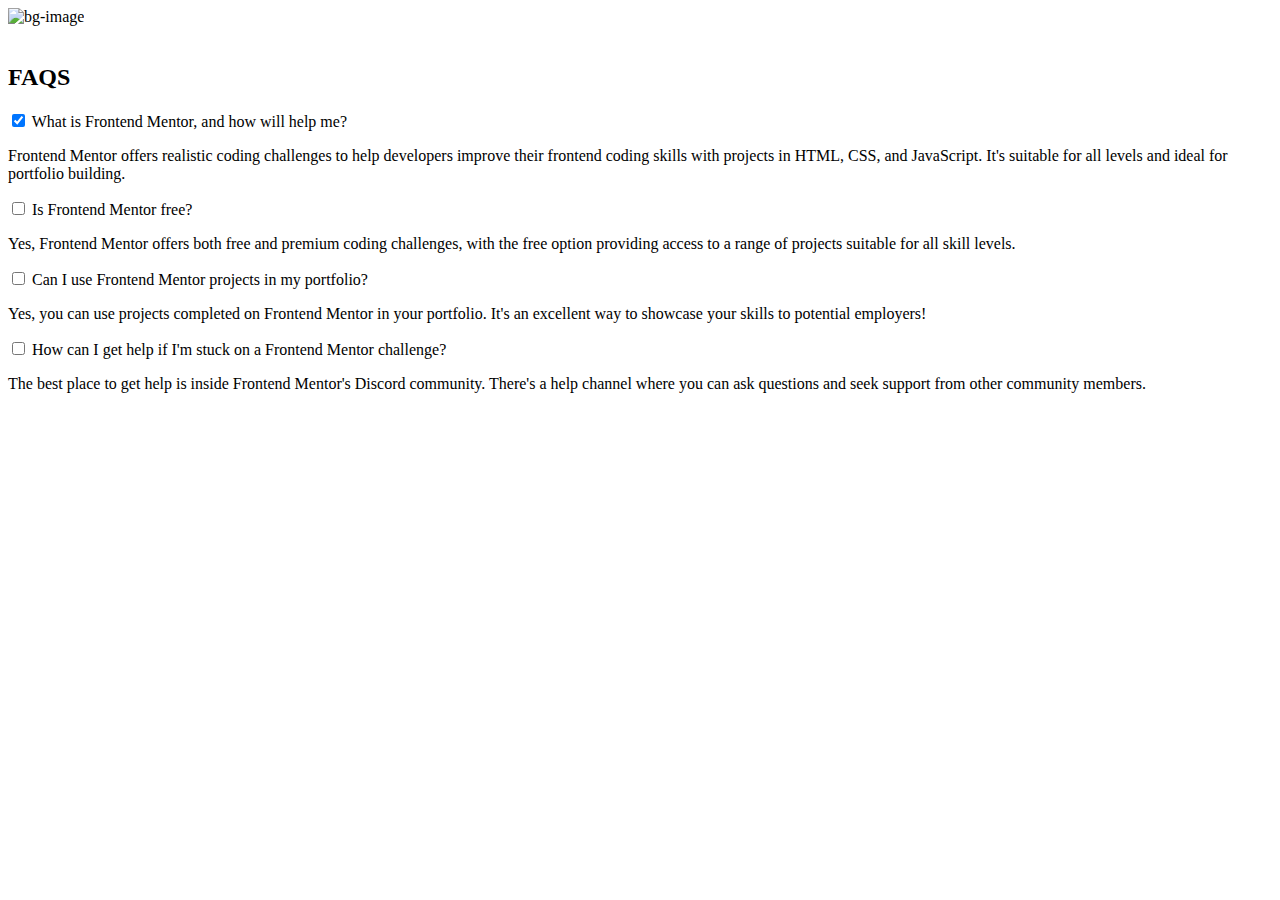
==== Front-End-Mentor/faq-accordion-main/index.html @ 0f83a02f "new front-end-challenge" ====
<!DOCTYPE html>
<html lang="en">
  <head>
    <meta charset="UTF-8" />
    <link rel="preconnect" href="https://fonts.googleapis.com" />
    <link rel="stylesheet" href="/index.css" />
    <link rel="stylesheet" href="/accordion.css" />
    <link rel="preconnect" href="https://fonts.gstatic.com" crossorigin />
    <link
      href="https://fonts.googleapis.com/css2?family=Work+Sans:ital,wght@0,100..900;1,100..900&display=swap"
      rel="stylesheet"
    />
    <meta name="viewport" content="width=device-width, initial-scale=1.0" />
    <title>CSS Accordion</title>
  </head>
  <body>
    <!-- <div class="container">
      <h1>CSS Only Accordion</h1>

      <div class="accordion">
        <input type="checkbox" id="section1" />
        <label for="section1">Section 1</label>
        <div class="content">
          <p>
            This is the content of Section 1. It expands when you click the
            header.
          </p>
        </div>
      </div>

      <div class="accordion">
        <input type="checkbox" id="section2" />
        <label for="section2">Section 2</label>
        <div class="content">
          <p>
            This is the content of Section 2. It expands when you click the
            header.
          </p>
        </div>
      </div>

      <div class="accordion">
        <input type="checkbox" id="section3" />
        <label for="section3">Section 3</label>
        <div class="content">
          <p>
            This is the content of Section 3. It expands when you click the
            header. Lorem ipsum dolor sit amet consectetur, adipisicing elit.
            Iste itaque placeat veritatis, neque aliquam ad vel impedit,
            deleniti qui tenetur reprehenderit. Itaque consectetur nemo ut?
            Facilis neque error atque illum. Lorem ipsum dolor sit amet,
            consectetur adipisicing elit. Consequatur cum cupiditate autem
            excepturi architecto sed sint sit nostrum iusto facilis, alias
            fugiat a, eius nam nemo vel eos deserunt assumenda! Lorem ipsum
            dolor sit amet consectetur adipisicing elit. Reprehenderit, aliquam!
            Odio, doloribus officia dolor accusantium error maxime. Voluptate
            ipsam, dicta voluptates repellendus quod tempora! Quam quo
            repudiandae commodi consequuntur tempora? Lorem ipsum dolor sit
            amet, consectetur adipisicing elit. At enim ad earum expedita
            numquam voluptates, dignissimos provident esse, dolore eveniet sit
            obcaecati veritatis quam animi, sed dolor! Itaque, blanditiis
            aliquam.
          </p>
        </div>
      </div>
    </div> -->

    <div class="container">
      <!-- Top bg -->
      <div class="top-bg">
        <img
          class="bg-image"
          src="/assets/images/background-pattern-desktop.svg"
          alt="bg-image"
        />
      </div>

      <!-- Bottom bg -->
      <div class="bot-bg"></div>

      <!-- Accordion -->
      <div class="accordion-container">
        <div class="accordion-main-content">
          <div class="accordion-title">
            <img src="/assets/images/icon-star.svg" alt="" />
            <h2>FAQS</h2>
          </div>

          <div class="accordion-body">
            <div class="accordion">
              <input checked type="checkbox" id="section2" />

              <label for="section2"
                >What is Frontend Mentor, and how will help me?
                <div class="icon-active"></div>
              </label>

              <div class="content">
                <p>
                  Frontend Mentor offers realistic coding challenges to help
                  developers improve their frontend coding skills with projects
                  in HTML, CSS, and JavaScript. It's suitable for all levels and
                  ideal for portfolio building.
                </p>
              </div>
            </div>
            <div class="accordion">
              <input type="checkbox" id="section1" />

              <label for="section1">
                Is Frontend Mentor free?
                <div class="icon-active"></div
              ></label>

              <div class="content">
                <p>
                  Yes, Frontend Mentor offers both free and premium coding
                  challenges, with the free option providing access to a range
                  of projects suitable for all skill levels.
                </p>
              </div>
            </div>
            <div class="accordion">
              <input type="checkbox" id="section3" />

              <label for="section3">
                Can I use Frontend Mentor projects in my portfolio?
                <div class="icon-active"></div
              ></label>

              <div class="content">
                <p>
                  Yes, you can use projects completed on Frontend Mentor in your
                  portfolio. It's an excellent way to showcase your skills to
                  potential employers!
                </p>
              </div>
            </div>

            <div class="accordion">
              <input type="checkbox" id="section4" />

              <label for="section4">
                How can I get help if I'm stuck on a Frontend Mentor challenge?
                <div class="icon-active"></div
              ></label>

              <div class="content">
                <p>
                  The best place to get help is inside Frontend Mentor's Discord
                  community. There's a help channel where you can ask questions
                  and seek support from other community members.
                </p>
              </div>
            </div>
          </div>
        </div>
      </div>
    </div>
  </body>
</html>
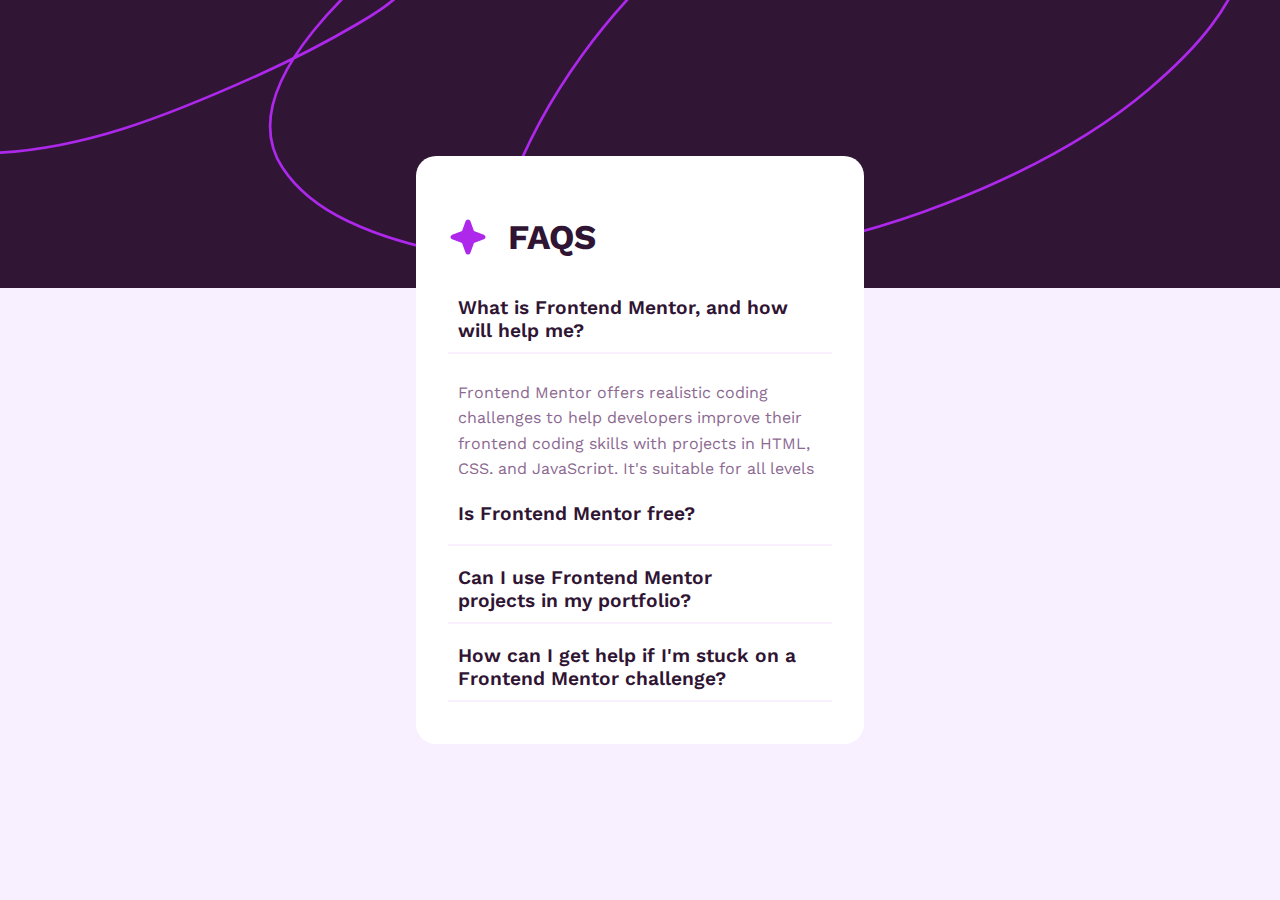
==== commit be224ec2: "Fix file paths in FAQ Accordion project for proper resource loading" ====
--- a/Front-End-Mentor/faq-accordion-main/index.html
+++ b/Front-End-Mentor/faq-accordion-main/index.html
@@ -3,74 +3,24 @@
   <head>
     <meta charset="UTF-8" />
     <link rel="preconnect" href="https://fonts.googleapis.com" />
-    <link rel="stylesheet" href="/index.css" />
-    <link rel="stylesheet" href="/accordion.css" />
+    <link rel="stylesheet" href="index.css" />
+    <link rel="stylesheet" href="accordion.css" />
     <link rel="preconnect" href="https://fonts.gstatic.com" crossorigin />
     <link
       href="https://fonts.googleapis.com/css2?family=Work+Sans:ital,wght@0,100..900;1,100..900&display=swap"
       rel="stylesheet"
     />
+
     <meta name="viewport" content="width=device-width, initial-scale=1.0" />
     <title>CSS Accordion</title>
   </head>
   <body>
-    <!-- <div class="container">
-      <h1>CSS Only Accordion</h1>
-
-      <div class="accordion">
-        <input type="checkbox" id="section1" />
-        <label for="section1">Section 1</label>
-        <div class="content">
-          <p>
-            This is the content of Section 1. It expands when you click the
-            header.
-          </p>
-        </div>
-      </div>
-
-      <div class="accordion">
-        <input type="checkbox" id="section2" />
-        <label for="section2">Section 2</label>
-        <div class="content">
-          <p>
-            This is the content of Section 2. It expands when you click the
-            header.
-          </p>
-        </div>
-      </div>
-
-      <div class="accordion">
-        <input type="checkbox" id="section3" />
-        <label for="section3">Section 3</label>
-        <div class="content">
-          <p>
-            This is the content of Section 3. It expands when you click the
-            header. Lorem ipsum dolor sit amet consectetur, adipisicing elit.
-            Iste itaque placeat veritatis, neque aliquam ad vel impedit,
-            deleniti qui tenetur reprehenderit. Itaque consectetur nemo ut?
-            Facilis neque error atque illum. Lorem ipsum dolor sit amet,
-            consectetur adipisicing elit. Consequatur cum cupiditate autem
-            excepturi architecto sed sint sit nostrum iusto facilis, alias
-            fugiat a, eius nam nemo vel eos deserunt assumenda! Lorem ipsum
-            dolor sit amet consectetur adipisicing elit. Reprehenderit, aliquam!
-            Odio, doloribus officia dolor accusantium error maxime. Voluptate
-            ipsam, dicta voluptates repellendus quod tempora! Quam quo
-            repudiandae commodi consequuntur tempora? Lorem ipsum dolor sit
-            amet, consectetur adipisicing elit. At enim ad earum expedita
-            numquam voluptates, dignissimos provident esse, dolore eveniet sit
-            obcaecati veritatis quam animi, sed dolor! Itaque, blanditiis
-            aliquam.
-          </p>
-        </div>
-      </div>
-    </div> -->
-
     <div class="container">
       <!-- Top bg -->
       <div class="top-bg">
         <img
           class="bg-image"
-          src="/assets/images/background-pattern-desktop.svg"
+          src="assets/images/background-pattern-desktop.svg"
           alt="bg-image"
         />
       </div>
@@ -82,7 +32,7 @@
       <div class="accordion-container">
         <div class="accordion-main-content">
           <div class="accordion-title">
-            <img src="/assets/images/icon-star.svg" alt="" />
+            <img src="assets/images/icon-star.svg" alt="" />
             <h2>FAQS</h2>
           </div>
 
--- a/Front-End-Mentor/faq-accordion-main/index.css
+++ b/Front-End-Mentor/faq-accordion-main/index.css
@@ -0,0 +1,36 @@
+body {
+  height: 100%;
+  overflow-y: auto;
+  font-family: "Work Sans", serif;
+  font-optical-sizing: auto;
+  font-weight: bold;
+  font-style: normal;
+  margin: 0;
+  padding: 0;
+  background-color: hsl(275, 100%, 97%);
+}
+
+.container {
+  display: flex;
+  flex-direction: column;
+  position: relative;
+  height: 100vh;
+}
+
+.top-bg {
+  width: 100%;
+  height: 35%;
+  background-color: slateblue;
+}
+
+.bg-image {
+  object-fit: cover;
+  width: 100%;
+  height: 100%;
+}
+
+.bot-bg {
+  width: 100%;
+  height: 75%;
+  background-color: hsl(275, 100%, 97%);
+}
--- a/Front-End-Mentor/faq-accordion-main/accordion.css
+++ b/Front-End-Mentor/faq-accordion-main/accordion.css
@@ -0,0 +1,102 @@
+/* General styles for the accordion */
+
+.accordion-container {
+  color: hsl(292, 42%, 14%);
+  position: absolute;
+  display: flex;
+  flex-direction: column;
+  align-items: center;
+  justify-content: center;
+  height: 100%;
+  width: 100%;
+}
+
+.accordion {
+  font-family: "Work Sans", sans-serif;
+  overflow: hidden;
+  margin-bottom: 10px;
+}
+
+.accordion-main-content {
+  border-radius: 20px;
+  padding: 2rem;
+  width: 30%;
+  height: fit-content;
+  background-color: white;
+}
+
+.accordion-title {
+  font-size: clamp(1.2rem, 1.8vw, 2rem);
+  display: flex;
+}
+
+.accordion-title h2 {
+  margin-left: 20px;
+  font-weight: 700;
+}
+
+.accordion input {
+  display: none; /* Hide the checkbox */
+}
+
+.accordion label {
+  display: flex;
+  justify-content: space-between;
+  align-items: center;
+  padding: 10px;
+  cursor: pointer;
+  font-weight: 600;
+  font-size: clamp(1rem, 1.5vw, 1.2rem);
+  border-bottom: 2px solid hsl(275, 100%, 97%);
+}
+
+.accordion label:hover {
+  color: #a246ce;
+}
+
+.accordion .content {
+  max-height: 0;
+  overflow: hidden;
+  transition: max-height 0.3s ease;
+  padding: 0 10px;
+}
+
+.content p {
+  font-size: clamp(0.8rem, 2vw, 1rem);
+  line-height: clamp(1.2rem, 2.5vw, 1.6rem);
+  font-weight: 400;
+  color: hsl(292, 16%, 49%);
+}
+
+/* When the checkbox is checked, show the content */
+.accordion input:checked ~ .content {
+  max-height: 100px; /* Adjust to fit your content */
+  padding: 10px;
+}
+
+/* When the checkbox is checked, changed the icon*/
+.accordion input:checked + label .icon-active {
+  background-image: url("/assets/images/icon-minus.svg");
+}
+
+.icon-active {
+  width: 40px;
+  height: 40px;
+  background-image: url("/assets/images/icon-plus.svg");
+  background-size: auto;
+  background-repeat: no-repeat;
+  background-position: center;
+}
+
+@media (max-width: 575px) {
+  /* Styles for small phones */
+  .accordion-main-content {
+    width: 80%;
+    padding: 20px;
+  }
+
+  .accordion-title img {
+    width: 30px;
+    height: 30px;
+  }
+}
